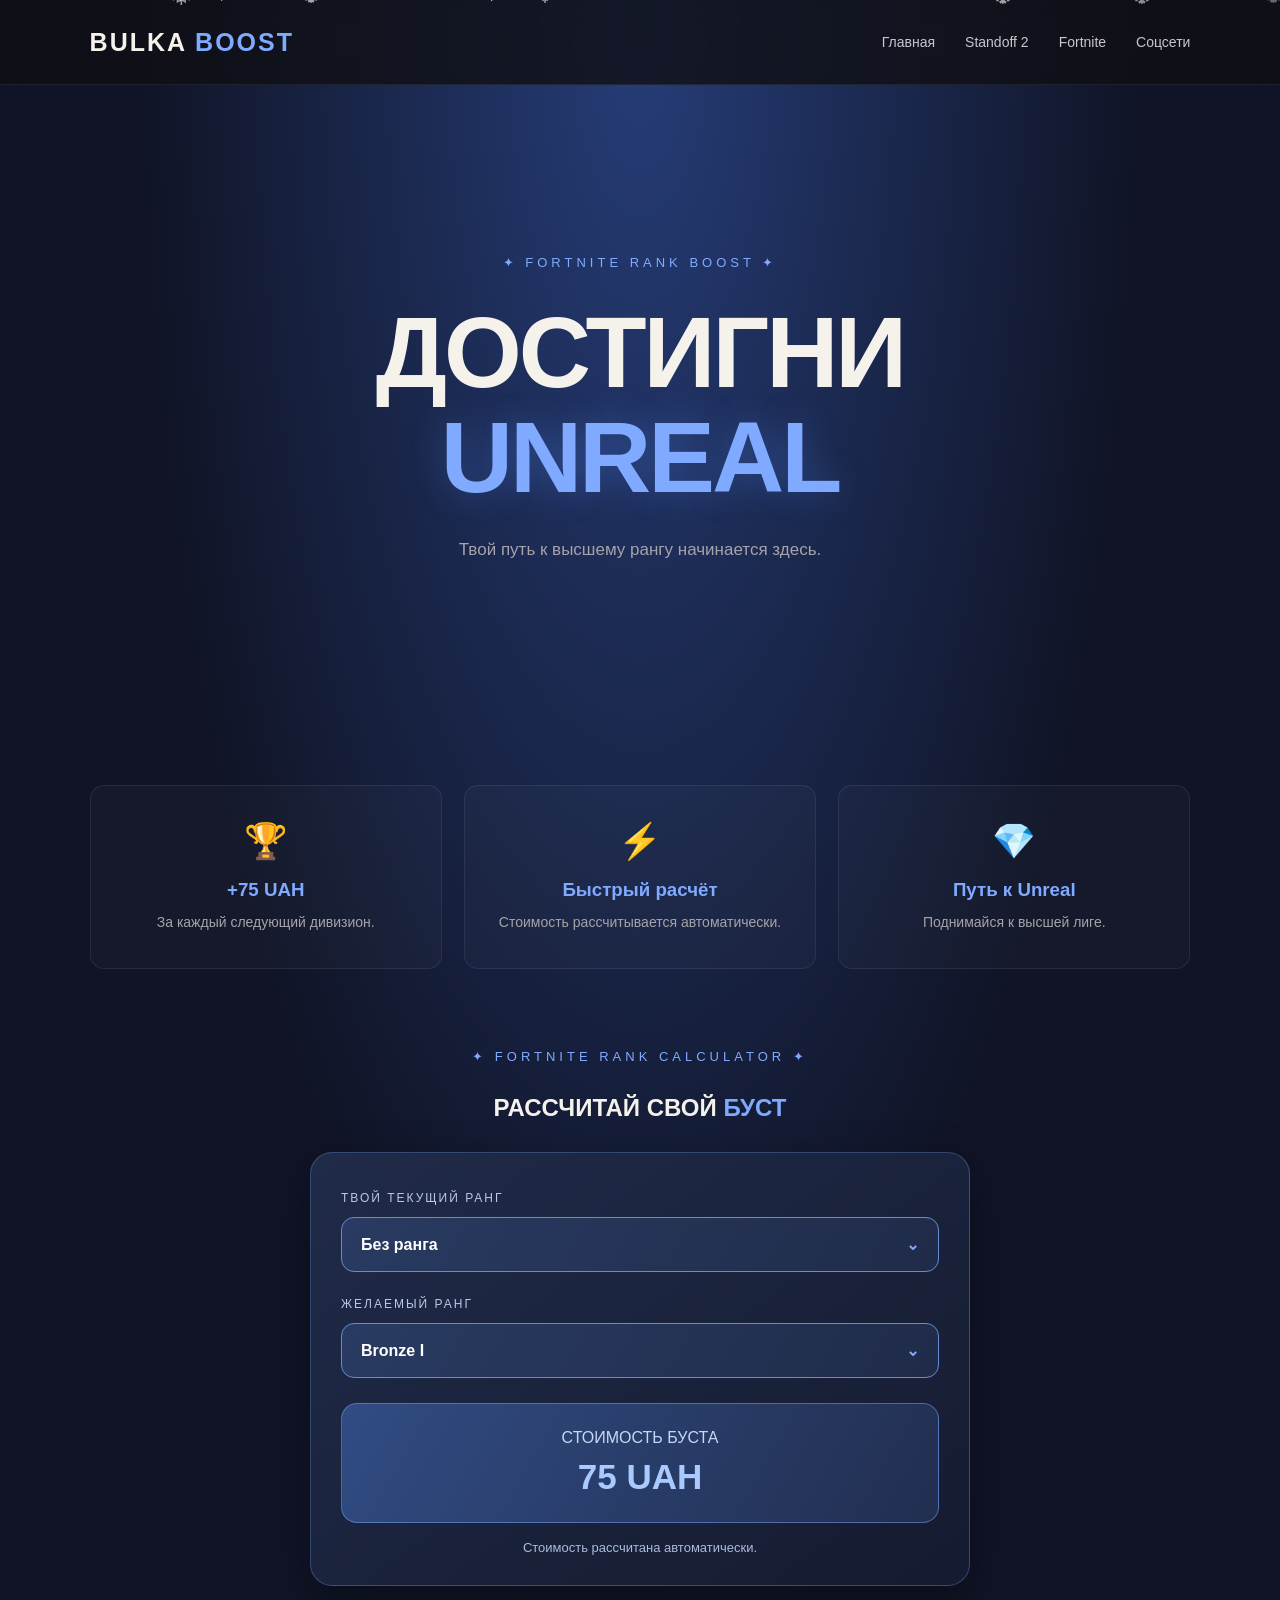
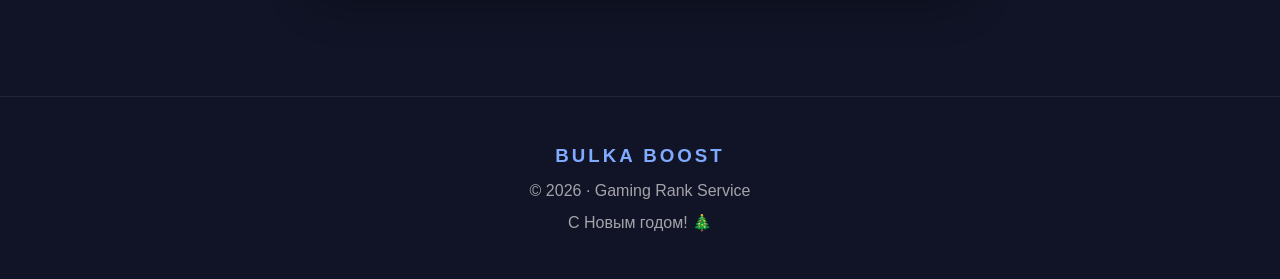
==== fortnite.html @ a823a86e "Add fortnite.html for rank boosting service" ====
<!DOCTYPE html>
<html lang="ru">
<head>
<meta charset="UTF-8">
<meta name="viewport" content="width=device-width, initial-scale=1.0">
<meta name="theme-color" content="#101426">
<title>BULKA BOOST — Fortnite</title>
<link rel="stylesheet" href="style.css">

<style>
body {
    background:
        radial-gradient(ellipse at 50% 0%, #263d78 0%, transparent 55%),
        #101426;
}

.logo span { color: #80aaff; }

.navigation a:hover { color: #80aaff; }

.season { color: #80aaff; }

.hero h1 span {
    color: #80aaff;
    text-shadow: 0 0 35px #548dff55;
}

.feature h3 { color: #80aaff; }

.feature:hover { border-color: #80aaff70; }

.calculator {
    max-width: 700px;
    margin: 0 auto 80px;
    padding: 30px 20px;
    text-align: center;
}

.calculator h2 { margin-bottom: 30px; }
.calculator h2 span { color: #80aaff; }

.calculator-box {
    background: linear-gradient(145deg,#202b49,#151b30);
    border: 1px solid #7199e955;
    border-radius: 22px;
    padding: 30px;
    text-align: left;
    box-shadow: 0 15px 45px #0005;
}

.rank-label {
    display: block;
    color: #b9c8e8;
    font-size: 12px;
    letter-spacing: 2px;
    margin: 8px 0 12px;
}

.custom-select {
    position: relative;
    margin-bottom: 25px;
}

.select-button {
    width: 100%;
    padding: 17px 19px;
    background: linear-gradient(120deg,#293b62,#202b49);
    border: 1px solid #668bd0;
    border-radius: 13px;
    color: white;
    font-size: 16px;
    font-weight: bold;
    display: flex;
    align-items: center;
    justify-content: space-between;
    cursor: pointer;
    transition: .25s;
}

.select-button:hover,
.custom-select.open .select-button {
    border-color: #a9c9ff;
    box-shadow: 0 0 20px #548dff35;
}

.arrow {
    color: #80aaff;
    transition: transform .25s;
}

.custom-select.open .arrow {
    transform: rotate(180deg);
}

.select-options {
    display: none;
    position: absolute;
    top: calc(100% + 8px);
    left: 0;
    width: 100%;
    max-height: 260px;
    overflow-y: auto;
    padding: 7px;
    background: #1c2742;
    border: 1px solid #668bd0;
    border-radius: 14px;
    z-index: 50;
    box-shadow: 0 15px 35px #0009;
}

.custom-select.open .select-options {
    display: block;
    animation: menuIn .2s ease;
}

.rank-option {
    width: 100%;
    padding: 13px 14px;
    margin: 2px 0;
    border: 0;
    border-radius: 9px;
    background: transparent;
    color: #e8efff;
    font-size: 15px;
    text-align: left;
    cursor: pointer;
    transition: .2s;
}

.rank-option:hover {
    background: #354d79;
    color: #a9c9ff;
}

.rank-option.selected {
    background: #354d79;
    color: #a9c9ff;
}

.price-result {
    margin-top: 20px;
    padding: 25px;
    border-radius: 16px;
    text-align: center;
    background: linear-gradient(120deg,#304c83,#222e50);
    border: 1px solid #80aaff75;
}

.price-result p {
    color: #c7d6f5;
    margin-bottom: 10px;
}

.price-result h3 {
    color: #a9c9ff;
    font-size: 35px;
}

#boostMessage {
    color: #aabbdc;
    text-align: center;
    margin-top: 17px;
    font-size: 13px;
}

footer h3 { color: #80aaff; }

@keyframes menuIn {
    from { opacity: 0; transform: translateY(-6px); }
    to { opacity: 1; transform: translateY(0); }
}

@media(max-width:500px) {
    .calculator-box { padding: 20px; }
    .price-result h3 { font-size: 28px; }
}
</style>
</head>

<body>

<div id="snow"></div>

<header class="header">
    <a class="logo" href="index.html">BULKA <span>BOOST</span></a>
    <nav class="navigation">
        <a href="index.html">Главная</a>
        <a href="standoff.html">Standoff 2</a>
        <a href="fortnite.html">Fortnite</a>
        <a href="social.html">Соцсети</a>
    </nav>
</header>

<main class="hero">
    <div class="season">✦ FORTNITE RANK BOOST ✦</div>
    <h1>ДОСТИГНИ<br><span>UNREAL</span></h1>
    <p>Твой путь к высшему рангу начинается здесь.</p>
</main>

<section class="features">
    <div class="feature">
        <span>🏆</span>
        <h3>+75 UAH</h3>
        <p>За каждый следующий дивизион.</p>
    </div>

    <div class="feature">
        <span>⚡</span>
        <h3>Быстрый расчёт</h3>
        <p>Стоимость рассчитывается автоматически.</p>
    </div>

    <div class="feature">
        <span>💎</span>
        <h3>Путь к Unreal</h3>
        <p>Поднимайся к высшей лиге.</p>
    </div>
</section>

<section class="calculator">
    <div class="season">✦ FORTNITE RANK CALCULATOR ✦</div>
    <h2>РАССЧИТАЙ СВОЙ <span>БУСТ</span></h2>

    <div class="calculator-box">

        <label class="rank-label">ТВОЙ ТЕКУЩИЙ РАНГ</label>

        <div class="custom-select" id="startSelect">
            <button class="select-button" type="button">
                <span class="selected-text">Без ранга</span>
                <span class="arrow">⌄</span>
            </button>
            <div class="select-options" id="startOptions"></div>
        </div>

        <label class="rank-label">ЖЕЛАЕМЫЙ РАНГ</label>

        <div class="custom-select" id="endSelect">
            <button class="select-button" type="button">
                <span class="selected-text">Bronze I</span>
                <span class="arrow">⌄</span>
            </button>
            <div class="select-options" id="endOptions"></div>
        </div>

        <div class="price-result">
            <p>СТОИМОСТЬ БУСТА</p>
            <h3 id="boostPrice">75 UAH</h3>
        </div>

        <p id="boostMessage"></p>
    </div>
</section>

<footer>
    <h3>BULKA BOOST</h3>
    <p>© 2026 · Gaming Rank Service</p>
    <p>С Новым годом! 🎄</p>
</footer>

<script>
const rankNames = [
    "Без ранга",
    "Bronze I", "Bronze II", "Bronze III",
    "Silver I", "Silver II", "Silver III",
    "Gold I", "Gold II", "Gold III",
    "Platinum I", "Platinum II", "Platinum III",
    "Diamond I", "Diamond II", "Diamond III",
    "Elite", "Champion", "Unreal"
];

const ranks = {
    start: 0,
    end: 1
};

function fillOptions(containerId, firstValue) {
    const container = document.getElementById(containerId);

    rankNames.forEach((name, index) => {
        if (index < firstValue) return;

        const button = document.createElement("button");
        button.type = "button";
        button.className = "rank-option";
        button.dataset.value = index;
        button.textContent = name;

        if (index === firstValue) {
            button.classList.add("selected");
        }

        container.appendChild(button);
    });
}

function calculateBoost() {
    const price = document.getElementById("boostPrice");
    const message = document.getElementById("boostMessage");

    if (ranks.end <= ranks.start) {
        price.textContent = "0 UAH";
        message.textContent = "Выбери ранг выше текущего.";
        return;
    }

    const total = (ranks.end - ranks.start) * 75;

    price.textContent = total.toLocaleString("ru-RU") + " UAH";
    message.textContent = "Стоимость рассчитана автоматически.";
}

function setupSelect(id, key) {
    const select = document.getElementById(id);
    const trigger = select.querySelector(".select-button");
    const text = select.querySelector(".selected-text");
    const options = select.querySelector(".select-options");

    trigger.addEventListener("click", () => {
        document.querySelectorAll(".custom-select").forEach(item => {
            if (item !== select) item.classList.remove("open");
        });

        select.classList.toggle("open");
    });

    options.addEventListener("click", event => {
        const option = event.target.closest(".rank-option");
        if (!option) return;

        ranks[key] = Number(option.dataset.value);
        text.textContent = option.textContent;

        options.querySelectorAll(".rank-option").forEach(item => {
            item.classList.remove("selected");
        });

        option.classList.add("selected");
        select.classList.remove("open");

        calculateBoost();
    });
}

fillOptions("startOptions", 0);
fillOptions("endOptions", 1);

setupSelect("startSelect", "start");
setupSelect("endSelect", "end");

document.addEventListener("click", event => {
    if (!event.target.closest(".custom-select")) {
        document.querySelectorAll(".custom-select").forEach(item => {
            item.classList.remove("open");
        });
    }
});

calculateBoost();
</script>

<script src="script.js?v=777"></script>

</body>
</html>
---- style.css ----
* {
    margin: 0;
    padding: 0;
    box-sizing: border-box;
}

:root {
    --bg: #101014;
    --gold: #d6b66d;
    --white: #f5f2eb;
    --muted: #a5a3aa;
    --purple: #9c7bdf;
}

html {
    scroll-behavior: smooth;
}

body {
    background:
        radial-gradient(ellipse at 50% 0%, #292334 0%, transparent 55%),
        var(--bg);
    color: var(--white);
    font-family: Arial, sans-serif;
    min-height: 100vh;
    overflow-x: hidden;
}

a {
    color: inherit;
    text-decoration: none;
}

/* HEADER */

.header {
    width: 100%;
    min-height: 85px;
    padding: 20px 7%;
    display: flex;
    align-items: center;
    justify-content: space-between;
    border-bottom: 1px solid #ffffff12;
    background: #101014cc;
    backdrop-filter: blur(12px);
    position: relative;
    z-index: 10;
}

.logo {
    font-size: 25px;
    font-weight: 900;
    letter-spacing: 2px;
}

.logo span {
    color: var(--gold);
}

.navigation {
    display: flex;
    gap: 30px;
}

.navigation a {
    color: #c9c6ce;
    font-size: 14px;
    transition: 0.3s;
}

.navigation a:hover {
    color: var(--gold);
}

/* HERO */

.hero {
    min-height: 650px;
    display: flex;
    flex-direction: column;
    align-items: center;
    justify-content: center;
    text-align: center;
    padding: 80px 20px;
    position: relative;
}

.season {
    color: var(--gold);
    font-size: 13px;
    letter-spacing: 4px;
    margin-bottom: 30px;
    animation: appear 1s ease;
}

.hero h1 {
    font-size: clamp(48px, 9vw, 100px);
    line-height: 1.05;
    font-weight: 900;
    letter-spacing: -3px;
    animation: appear 1.2s ease;
}

.hero h1 span {
    color: var(--gold);
    text-shadow: 0 0 35px #d6b66d35;
}

.hero p {
    color: var(--muted);
    margin-top: 25px;
    line-height: 1.8;
    font-size: 17px;
}

.hero-buttons {
    display: flex;
    gap: 18px;
    margin-top: 40px;
}

.button {
    padding: 17px 35px;
    border-radius: 8px;
    font-weight: bold;
    letter-spacing: 1px;
    transition: 0.3s;
}

.button:hover {
    transform: translateY(-5px);
    box-shadow: 0 10px 30px #00000050;
}

.gold {
    background: var(--gold);
    color: #17130c;
}

.purple {
    background: var(--purple);
    color: #fff;
}

.snow-decoration {
    position: absolute;
    bottom: 35px;
    color: #ffffff30;
    font-size: 65px;
    animation: rotate 12s linear infinite;
}

/* FEATURES */

.features {
    display: grid;
    grid-template-columns: repeat(3, 1fr);
    gap: 22px;
    padding: 50px 7%;
}

.feature {
    padding: 35px 25px;
    background: #ffffff06;
    border: 1px solid #ffffff12;
    border-radius: 14px;
    text-align: center;
    transition: 0.3s;
}

.feature:hover {
    transform: translateY(-7px);
    border-color: #d6b66d70;
    background: #ffffff0b;
}

.feature span {
    font-size: 35px;
}

.feature h3 {
    margin: 17px 0 10px;
    color: var(--gold);
}

.feature p {
    color: var(--muted);
    font-size: 14px;
    line-height: 1.6;
}

/* FOOTER */

footer {
    padding: 40px 20px;
    margin-top: 50px;
    border-top: 1px solid #ffffff12;
    text-align: center;
    color: var(--muted);
    line-height: 2;
}

footer h3 {
    color: var(--gold);
    letter-spacing: 3px;
}

/* SNOW */

#snow {
    position: fixed;
    inset: 0;
    pointer-events: none;
    overflow: hidden;
    z-index: 20;
}

.snowflake {
    position: absolute;
    top: -20px;
    color: white;
    opacity: 0.7;
    user-select: none;
    animation: snowfall linear infinite;
}

@keyframes snowfall {
    to {
        transform: translateY(110vh) rotate(360deg);
    }
}

@keyframes appear {
    from {
        opacity: 0;
        transform: translateY(25px);
    }
    to {
        opacity: 1;
        transform: translateY(0);
    }
}

@keyframes rotate {
    to {
        transform: rotate(360deg);
    }
}

/* MOBILE */

@media (max-width: 700px) {
    .header {
        flex-direction: column;
        gap: 20px;
    }

    .navigation {
        gap: 15px;
        flex-wrap: wrap;
        justify-content: center;
    }

    .navigation a {
        font-size: 12px;
    }

    .hero {
        min-height: 550px;
    }

    .hero-buttons {
        flex-direction: column;
        width: 100%;
        max-width: 260px;
    }

    .features {
        grid-template-columns: 1fr;
    }
}
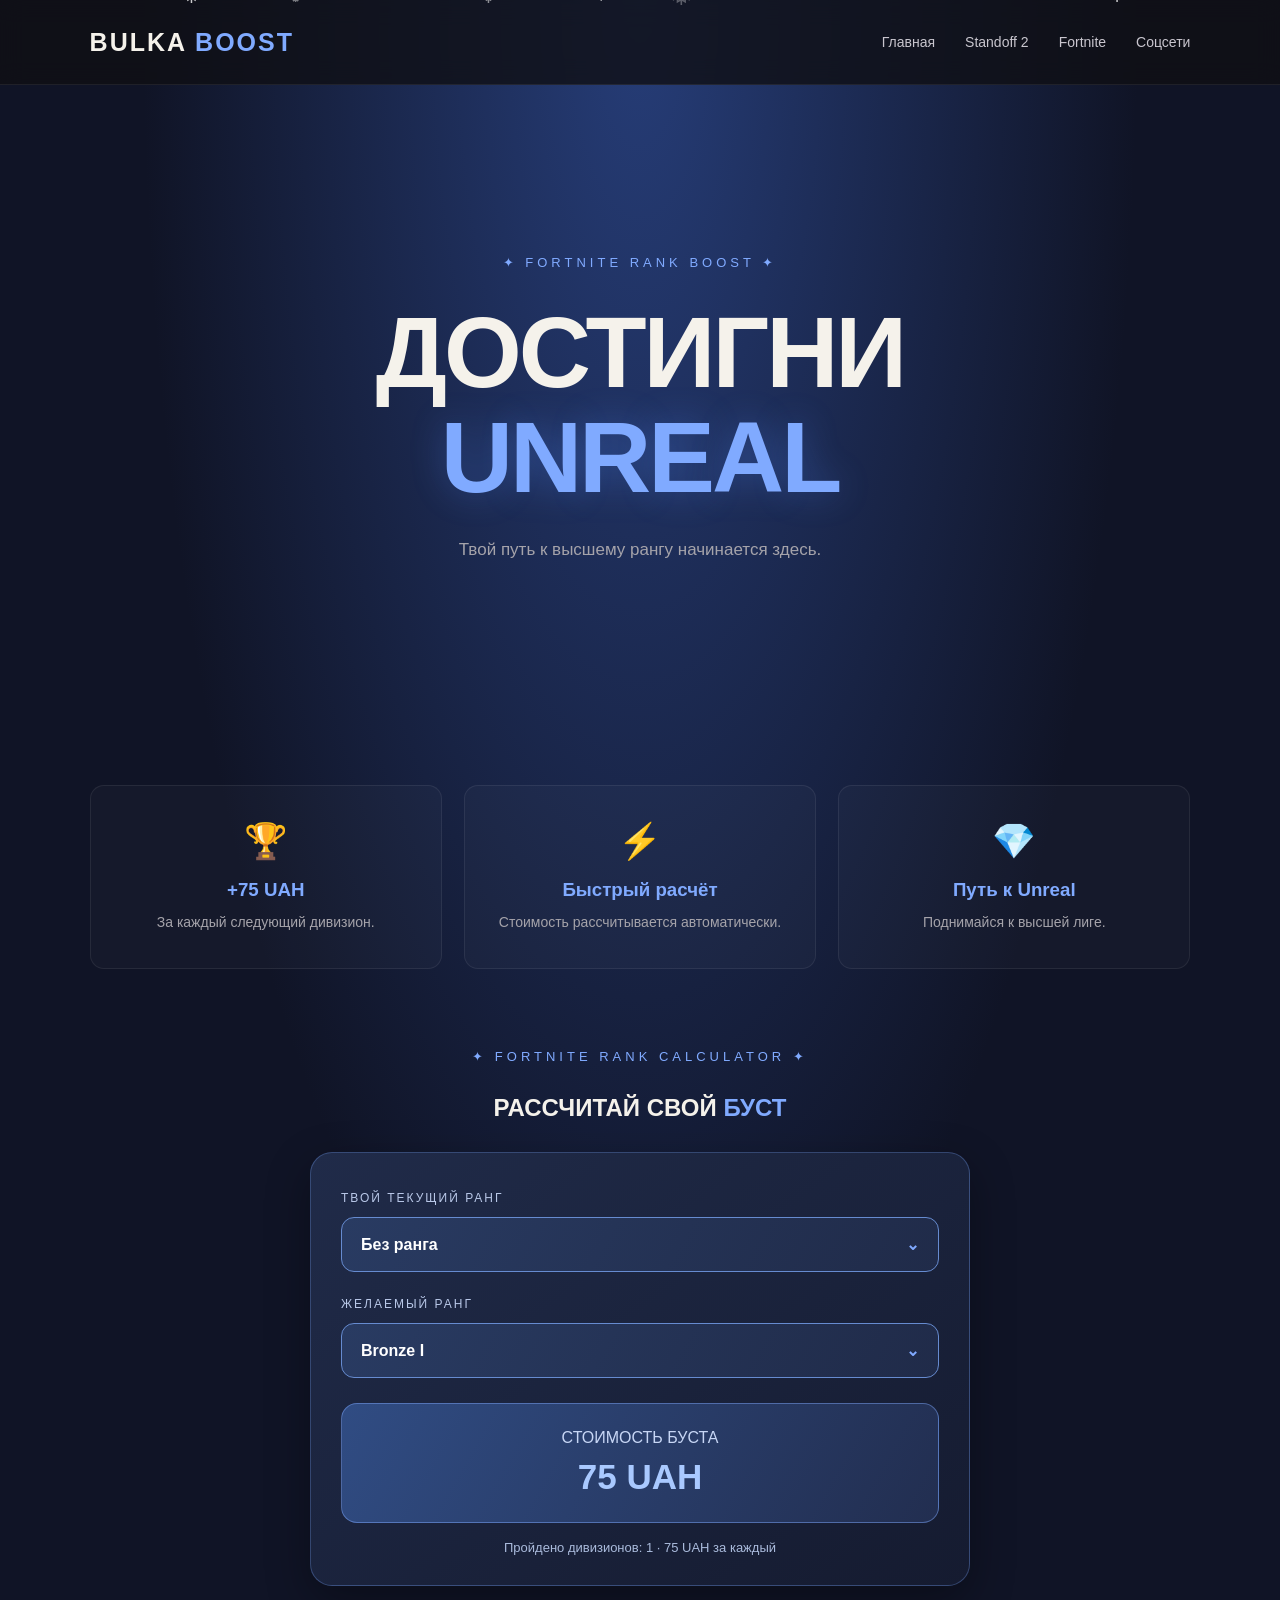
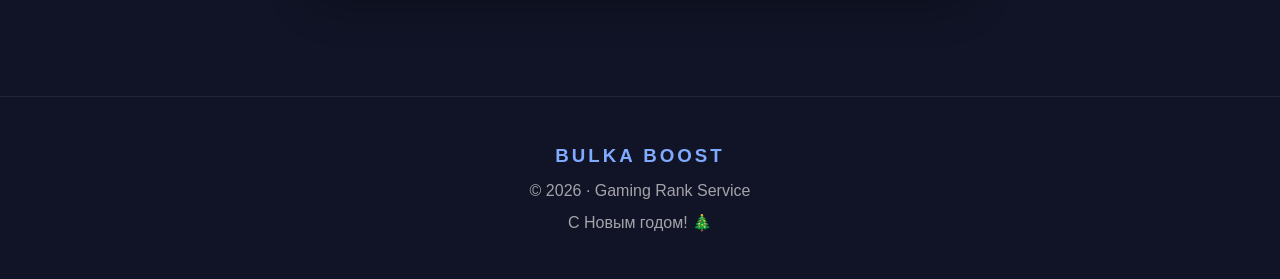
==== commit c0a5bd7d: "Refactor rank handling and boost calculation logic" ====
--- a/fortnite.html
+++ b/fortnite.html
@@ -259,106 +259,130 @@
     <p>С Новым годом! 🎄</p>
 </footer>
 
+
 <script>
-const rankNames = [
-    "Без ранга",
-    "Bronze I", "Bronze II", "Bronze III",
-    "Silver I", "Silver II", "Silver III",
-    "Gold I", "Gold II", "Gold III",
-    "Platinum I", "Platinum II", "Platinum III",
-    "Diamond I", "Diamond II", "Diamond III",
-    "Elite", "Champion", "Unreal"
-];
-
-const ranks = {
-    start: 0,
-    end: 1
-};
-
-function fillOptions(containerId, firstValue) {
-    const container = document.getElementById(containerId);
-
-    rankNames.forEach((name, index) => {
-        if (index < firstValue) return;
-
-        const button = document.createElement("button");
-        button.type = "button";
-        button.className = "rank-option";
-        button.dataset.value = index;
-        button.textContent = name;
-
-        if (index === firstValue) {
-            button.classList.add("selected");
+(() => {
+    const rankNames = [
+        "Без ранга",
+        "Bronze I", "Bronze II", "Bronze III",
+        "Silver I", "Silver II", "Silver III",
+        "Gold I", "Gold II", "Gold III",
+        "Platinum I", "Platinum II", "Platinum III",
+        "Diamond I", "Diamond II", "Diamond III",
+        "Elite", "Champion", "Unreal"
+    ];
+
+    const PRICE_PER_DIVISION = 75;
+
+    const ranks = {
+        start: 0,
+        end: 1
+    };
+
+    const elements = {
+        price: document.getElementById("boostPrice"),
+        message: document.getElementById("boostMessage")
+    };
+
+    function calculateBoost() {
+        const difference = ranks.end - ranks.start;
+
+        if (difference <= 0) {
+            elements.price.textContent = "0 UAH";
+            elements.message.textContent =
+                "Выбери желаемый ранг выше текущего.";
+            return;
         }
 
-        container.appendChild(button);
-    });
-}
-
-function calculateBoost() {
-    const price = document.getElementById("boostPrice");
-    const message = document.getElementById("boostMessage");
-
-    if (ranks.end <= ranks.start) {
-        price.textContent = "0 UAH";
-        message.textContent = "Выбери ранг выше текущего.";
-        return;
+        const total = difference * PRICE_PER_DIVISION;
+
+        elements.price.textContent =
+            total.toLocaleString("ru-RU") + " UAH";
+
+        elements.message.textContent =
+            `Пройдено дивизионов: ${difference} · 75 UAH за каждый`;
     }
 
-    const total = (ranks.end - ranks.start) * 75;
-
-    price.textContent = total.toLocaleString("ru-RU") + " UAH";
-    message.textContent = "Стоимость рассчитана автоматически.";
-}
-
-function setupSelect(id, key) {
-    const select = document.getElementById(id);
-    const trigger = select.querySelector(".select-button");
-    const text = select.querySelector(".selected-text");
-    const options = select.querySelector(".select-options");
-
-    trigger.addEventListener("click", () => {
-        document.querySelectorAll(".custom-select").forEach(item => {
-            if (item !== select) item.classList.remove("open");
-        });
-
-        select.classList.toggle("open");
-    });
-
-    options.addEventListener("click", event => {
-        const option = event.target.closest(".rank-option");
-        if (!option) return;
-
-        ranks[key] = Number(option.dataset.value);
-        text.textContent = option.textContent;
-
-        options.querySelectorAll(".rank-option").forEach(item => {
-            item.classList.remove("selected");
-        });
-
-        option.classList.add("selected");
-        select.classList.remove("open");
-
-        calculateBoost();
-    });
-}
-
-fillOptions("startOptions", 0);
-fillOptions("endOptions", 1);
-
-setupSelect("startSelect", "start");
-setupSelect("endSelect", "end");
-
-document.addEventListener("click", event => {
-    if (!event.target.closest(".custom-select")) {
-        document.querySelectorAll(".custom-select").forEach(item => {
-            item.classList.remove("open");
+    function fillOptions(containerId, minIndex) {
+        const container = document.getElementById(containerId);
+        container.innerHTML = "";
+
+        rankNames.forEach((name, index) => {
+            if (index < minIndex) return;
+
+            const button = document.createElement("button");
+
+            button.type = "button";
+            button.className = "rank-option";
+            button.dataset.value = index;
+            button.textContent = name;
+
+            if (
+                (containerId === "startOptions" && index === ranks.start) ||
+                (containerId === "endOptions" && index === ranks.end)
+            ) {
+                button.classList.add("selected");
+            }
+
+            container.appendChild(button);
         });
     }
-});
-
-calculateBoost();
+
+    function setupSelect(id, key) {
+        const select = document.getElementById(id);
+        const trigger = select.querySelector(".select-button");
+        const selectedText = select.querySelector(".selected-text");
+        const options = select.querySelector(".select-options");
+
+        trigger.addEventListener("click", () => {
+            const wasOpen = select.classList.contains("open");
+
+            document.querySelectorAll(".custom-select").forEach(item => {
+                item.classList.remove("open");
+            });
+
+            if (!wasOpen) select.classList.add("open");
+        });
+
+        options.addEventListener("click", event => {
+            const option = event.target.closest(".rank-option");
+            if (!option) return;
+
+            ranks[key] = Number(option.dataset.value);
+
+            selectedText.textContent = rankNames[ranks[key]];
+
+            options.querySelectorAll(".rank-option").forEach(item => {
+                item.classList.toggle(
+                    "selected",
+                    Number(item.dataset.value) === ranks[key]
+                );
+            });
+
+            select.classList.remove("open");
+
+            calculateBoost();
+        });
+    }
+
+    fillOptions("startOptions", 0);
+    fillOptions("endOptions", 1);
+
+    setupSelect("startSelect", "start");
+    setupSelect("endSelect", "end");
+
+    document.addEventListener("click", event => {
+        if (!event.target.closest(".custom-select")) {
+            document.querySelectorAll(".custom-select").forEach(item => {
+                item.classList.remove("open");
+            });
+        }
+    });
+
+    calculateBoost();
+})();
 </script>
+
 
 <script src="script.js?v=777"></script>
 
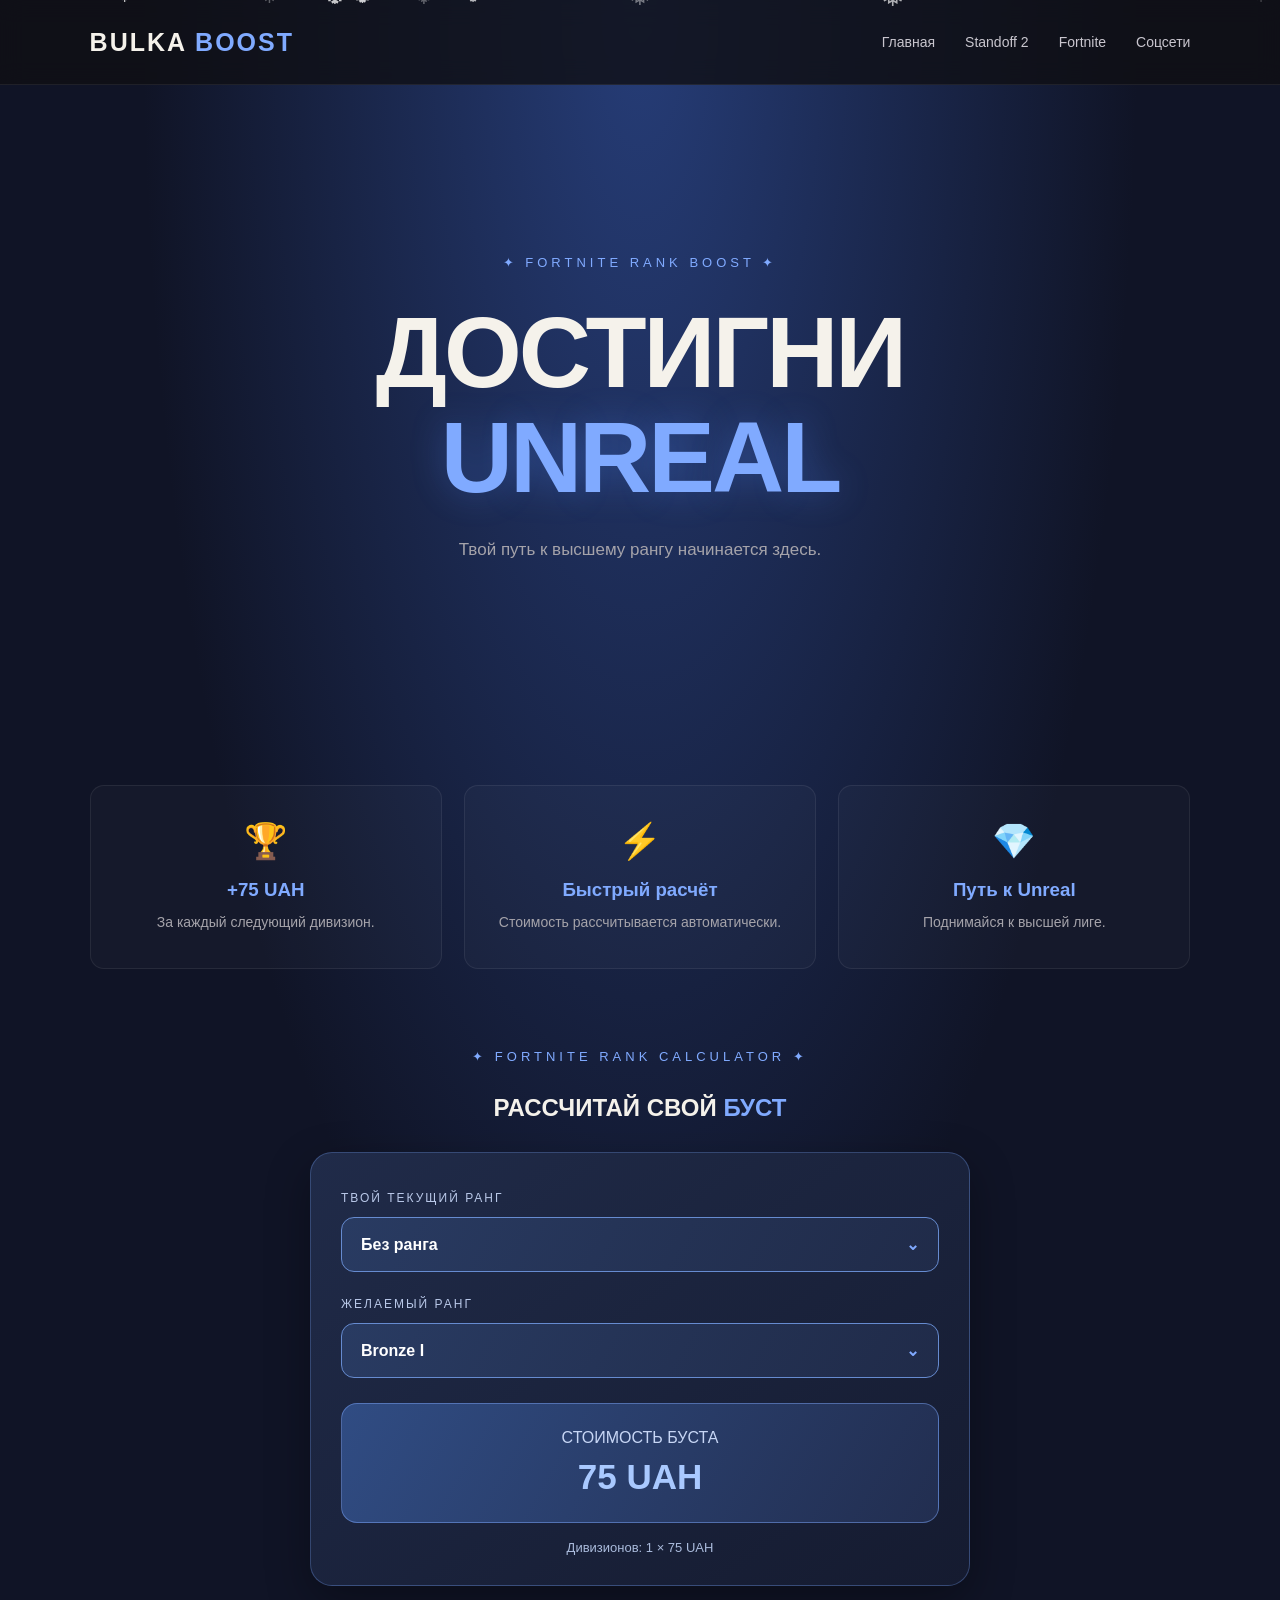
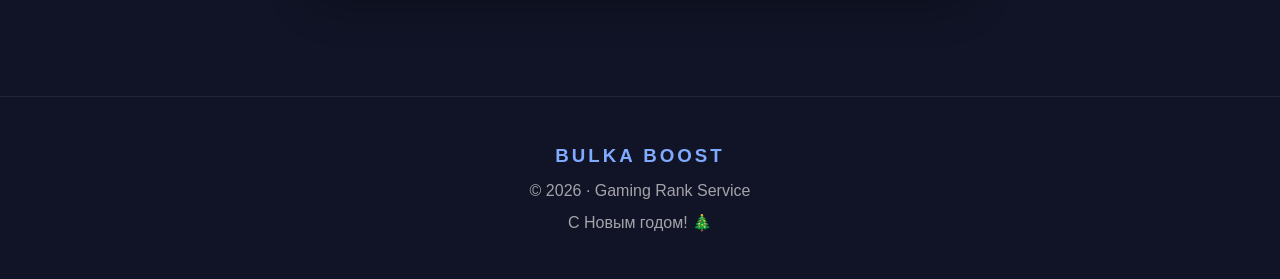
==== commit f6c6d8b7: "Refactor CSS and update boost message in HTML" ====
--- a/fortnite.html
+++ b/fortnite.html
@@ -1,3 +1,4 @@
+
 
 <!DOCTYPE html>
 <html lang="ru">
@@ -15,20 +16,16 @@
         #101426;
 }
 
-.logo span { color: #80aaff; }
+.logo span, .season, .hero h1 span,
+.feature h3, footer h3 {
+    color: #80aaff;
+}
 
 .navigation a:hover { color: #80aaff; }
 
-.season { color: #80aaff; }
-
 .hero h1 span {
-    color: #80aaff;
     text-shadow: 0 0 35px #548dff55;
 }
-
-.feature h3 { color: #80aaff; }
-
-.feature:hover { border-color: #80aaff70; }
 
 .calculator {
     max-width: 700px;
@@ -75,7 +72,6 @@
     align-items: center;
     justify-content: space-between;
     cursor: pointer;
-    transition: .25s;
 }
 
 .select-button:hover,
@@ -89,9 +85,7 @@
     transition: transform .25s;
 }
 
-.custom-select.open .arrow {
-    transform: rotate(180deg);
-}
+.custom-select.open .arrow { transform: rotate(180deg); }
 
 .select-options {
     display: none;
@@ -109,10 +103,7 @@
     box-shadow: 0 15px 35px #0009;
 }
 
-.custom-select.open .select-options {
-    display: block;
-    animation: menuIn .2s ease;
-}
+.custom-select.open .select-options { display: block; }
 
 .rank-option {
     width: 100%;
@@ -125,14 +116,9 @@
     font-size: 15px;
     text-align: left;
     cursor: pointer;
-    transition: .2s;
-}
-
-.rank-option:hover {
-    background: #354d79;
-    color: #a9c9ff;
-}
-
+}
+
+.rank-option:hover,
 .rank-option.selected {
     background: #354d79;
     color: #a9c9ff;
@@ -162,13 +148,6 @@
     text-align: center;
     margin-top: 17px;
     font-size: 13px;
-}
-
-footer h3 { color: #80aaff; }
-
-@keyframes menuIn {
-    from { opacity: 0; transform: translateY(-6px); }
-    to { opacity: 1; transform: translateY(0); }
 }
 
 @media(max-width:500px) {
@@ -249,7 +228,7 @@
             <h3 id="boostPrice">75 UAH</h3>
         </div>
 
-        <p id="boostMessage"></p>
+        <p id="boostMessage">Стоимость рассчитана автоматически.</p>
     </div>
 </section>
 
@@ -259,10 +238,9 @@
     <p>С Новым годом! 🎄</p>
 </footer>
 
-
 <script>
-(() => {
-    const rankNames = [
+(function () {
+    const names = [
         "Без ранга",
         "Bronze I", "Bronze II", "Bronze III",
         "Silver I", "Silver II", "Silver III",
@@ -272,106 +250,86 @@
         "Elite", "Champion", "Unreal"
     ];
 
-    const PRICE_PER_DIVISION = 75;
-
-    const ranks = {
-        start: 0,
-        end: 1
-    };
-
-    const elements = {
-        price: document.getElementById("boostPrice"),
-        message: document.getElementById("boostMessage")
-    };
-
-    function calculateBoost() {
-        const difference = ranks.end - ranks.start;
+    const state = { start: 0, end: 1 };
+
+    const priceElement = document.getElementById("boostPrice");
+    const messageElement = document.getElementById("boostMessage");
+
+    function calculate() {
+        const difference = state.end - state.start;
 
         if (difference <= 0) {
-            elements.price.textContent = "0 UAH";
-            elements.message.textContent =
-                "Выбери желаемый ранг выше текущего.";
+            priceElement.textContent = "0 UAH";
+            messageElement.textContent = "Выбери ранг выше текущего.";
             return;
         }
 
-        const total = difference * PRICE_PER_DIVISION;
-
-        elements.price.textContent =
-            total.toLocaleString("ru-RU") + " UAH";
-
-        elements.message.textContent =
-            `Пройдено дивизионов: ${difference} · 75 UAH за каждый`;
+        const price = difference * 75;
+
+        priceElement.textContent = price + " UAH";
+        messageElement.textContent =
+            "Дивизионов: " + difference + " × 75 UAH";
     }
 
-    function fillOptions(containerId, minIndex) {
+    function renderOptions(containerId, key) {
         const container = document.getElementById(containerId);
         container.innerHTML = "";
 
-        rankNames.forEach((name, index) => {
-            if (index < minIndex) return;
-
-            const button = document.createElement("button");
-
-            button.type = "button";
-            button.className = "rank-option";
-            button.dataset.value = index;
-            button.textContent = name;
-
-            if (
-                (containerId === "startOptions" && index === ranks.start) ||
-                (containerId === "endOptions" && index === ranks.end)
-            ) {
-                button.classList.add("selected");
+        names.forEach((name, index) => {
+            const option = document.createElement("button");
+
+            option.type = "button";
+            option.className = "rank-option";
+            option.textContent = name;
+            option.dataset.value = index;
+
+            if (state[key] === index) {
+                option.classList.add("selected");
             }
 
-            container.appendChild(button);
+            option.addEventListener("click", function () {
+                state[key] = index;
+
+                document.querySelector(
+                    "#" + (key === "start" ? "startSelect" : "endSelect")
+                    + " .selected-text"
+                ).textContent = name;
+
+                renderOptions(containerId, key);
+
+                document.getElementById(
+                    key === "start" ? "startSelect" : "endSelect"
+                ).classList.remove("open");
+
+                calculate();
+            });
+
+            container.appendChild(option);
         });
     }
 
-    function setupSelect(id, key) {
+    function setup(id) {
         const select = document.getElementById(id);
-        const trigger = select.querySelector(".select-button");
-        const selectedText = select.querySelector(".selected-text");
-        const options = select.querySelector(".select-options");
-
-        trigger.addEventListener("click", () => {
-            const wasOpen = select.classList.contains("open");
+        const button = select.querySelector(".select-button");
+
+        button.addEventListener("click", function () {
+            const opening = !select.classList.contains("open");
 
             document.querySelectorAll(".custom-select").forEach(item => {
                 item.classList.remove("open");
             });
 
-            if (!wasOpen) select.classList.add("open");
-        });
-
-        options.addEventListener("click", event => {
-            const option = event.target.closest(".rank-option");
-            if (!option) return;
-
-            ranks[key] = Number(option.dataset.value);
-
-            selectedText.textContent = rankNames[ranks[key]];
-
-            options.querySelectorAll(".rank-option").forEach(item => {
-                item.classList.toggle(
-                    "selected",
-                    Number(item.dataset.value) === ranks[key]
-                );
-            });
-
-            select.classList.remove("open");
-
-            calculateBoost();
+            if (opening) select.classList.add("open");
         });
     }
 
-    fillOptions("startOptions", 0);
-    fillOptions("endOptions", 1);
-
-    setupSelect("startSelect", "start");
-    setupSelect("endSelect", "end");
-
-    document.addEventListener("click", event => {
+    renderOptions("startOptions", "start");
+    renderOptions("endOptions", "end");
+
+    setup("startSelect");
+    setup("endSelect");
+
+    document.addEventListener("click", function (event) {
         if (!event.target.closest(".custom-select")) {
             document.querySelectorAll(".custom-select").forEach(item => {
                 item.classList.remove("open");
@@ -379,11 +337,10 @@
         }
     });
 
-    calculateBoost();
+    calculate();
 })();
 </script>
 
-
 <script src="script.js?v=777"></script>
 
 </body>
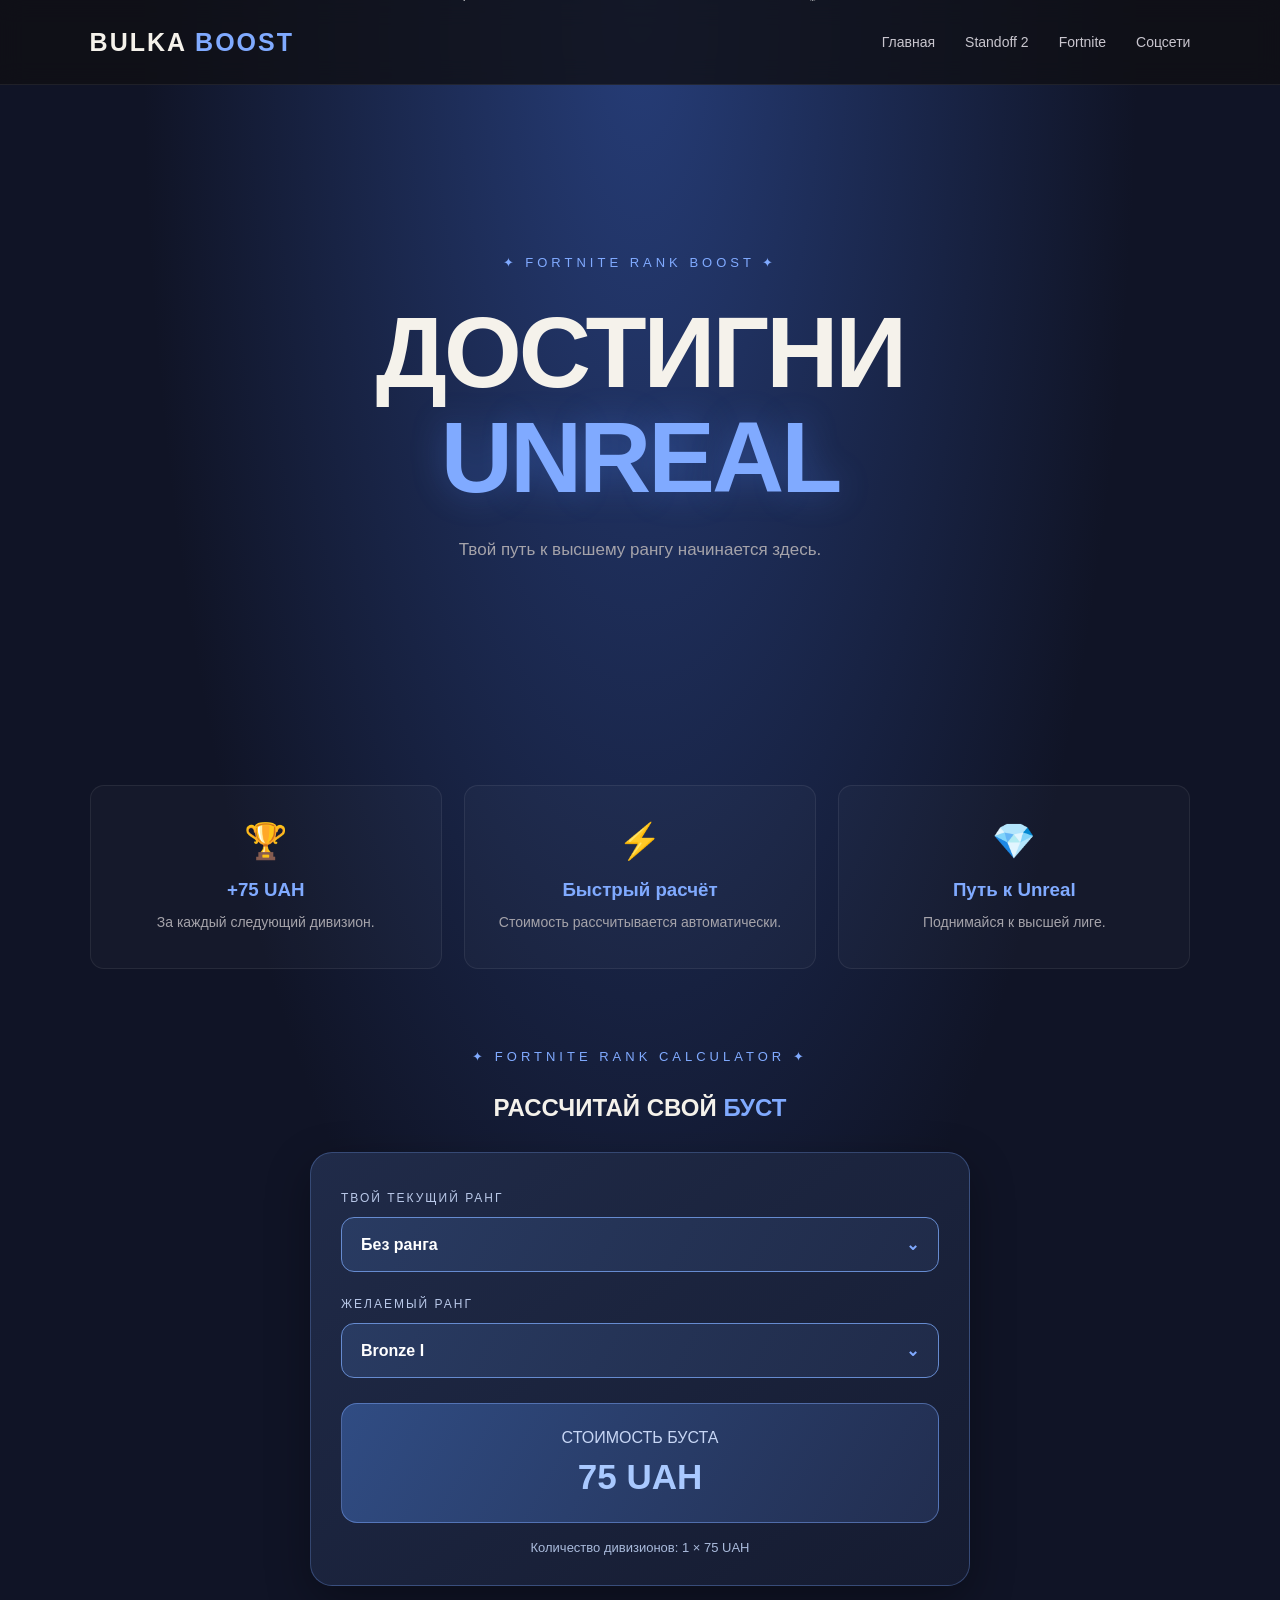
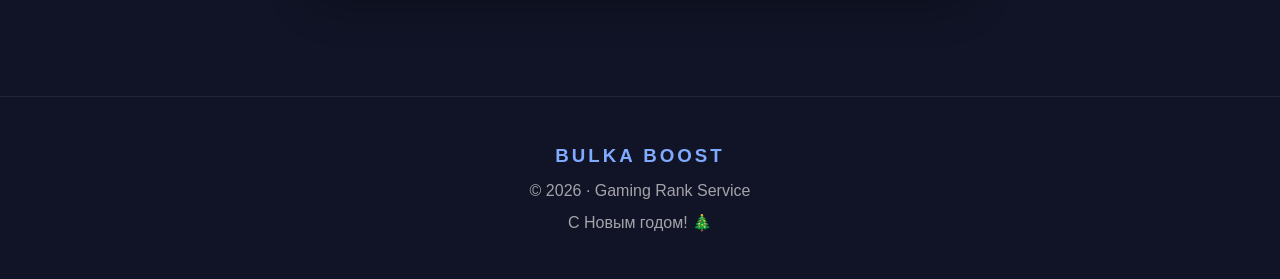
==== commit fe2ea81e: "Refactor HTML and JavaScript for rank selection" ====
--- a/fortnite.html
+++ b/fortnite.html
@@ -1,4 +1,3 @@
-
 
 <!DOCTYPE html>
 <html lang="ru">
@@ -11,19 +10,17 @@
 
 <style>
 body {
-    background:
-        radial-gradient(ellipse at 50% 0%, #263d78 0%, transparent 55%),
-        #101426;
-}
-
-.logo span, .season, .hero h1 span,
-.feature h3, footer h3 {
+    background: radial-gradient(ellipse at 50% 0%, #263d78 0%, transparent 55%), #101426;
+}
+
+.logo span, .season, .feature h3, footer h3 {
     color: #80aaff;
 }
 
 .navigation a:hover { color: #80aaff; }
 
 .hero h1 span {
+    color: #80aaff;
     text-shadow: 0 0 35px #548dff55;
 }
 
@@ -72,6 +69,7 @@
     align-items: center;
     justify-content: space-between;
     cursor: pointer;
+    transition: .25s;
 }
 
 .select-button:hover,
@@ -116,6 +114,7 @@
     font-size: 15px;
     text-align: left;
     cursor: pointer;
+    transition: .2s;
 }
 
 .rank-option:hover,
@@ -183,13 +182,11 @@
         <h3>+75 UAH</h3>
         <p>За каждый следующий дивизион.</p>
     </div>
-
     <div class="feature">
         <span>⚡</span>
         <h3>Быстрый расчёт</h3>
         <p>Стоимость рассчитывается автоматически.</p>
     </div>
-
     <div class="feature">
         <span>💎</span>
         <h3>Путь к Unreal</h3>
@@ -210,7 +207,27 @@
                 <span class="selected-text">Без ранга</span>
                 <span class="arrow">⌄</span>
             </button>
-            <div class="select-options" id="startOptions"></div>
+            <div class="select-options">
+                <button type="button" class="rank-option selected" data-value="0">Без ранга</button>
+                <button type="button" class="rank-option" data-value="1">Bronze I</button>
+                <button type="button" class="rank-option" data-value="2">Bronze II</button>
+                <button type="button" class="rank-option" data-value="3">Bronze III</button>
+                <button type="button" class="rank-option" data-value="4">Silver I</button>
+                <button type="button" class="rank-option" data-value="5">Silver II</button>
+                <button type="button" class="rank-option" data-value="6">Silver III</button>
+                <button type="button" class="rank-option" data-value="7">Gold I</button>
+                <button type="button" class="rank-option" data-value="8">Gold II</button>
+                <button type="button" class="rank-option" data-value="9">Gold III</button>
+                <button type="button" class="rank-option" data-value="10">Platinum I</button>
+                <button type="button" class="rank-option" data-value="11">Platinum II</button>
+                <button type="button" class="rank-option" data-value="12">Platinum III</button>
+                <button type="button" class="rank-option" data-value="13">Diamond I</button>
+                <button type="button" class="rank-option" data-value="14">Diamond II</button>
+                <button type="button" class="rank-option" data-value="15">Diamond III</button>
+                <button type="button" class="rank-option" data-value="16">Elite</button>
+                <button type="button" class="rank-option" data-value="17">Champion</button>
+                <button type="button" class="rank-option" data-value="18">Unreal</button>
+            </div>
         </div>
 
         <label class="rank-label">ЖЕЛАЕМЫЙ РАНГ</label>
@@ -220,7 +237,26 @@
                 <span class="selected-text">Bronze I</span>
                 <span class="arrow">⌄</span>
             </button>
-            <div class="select-options" id="endOptions"></div>
+            <div class="select-options">
+                <button type="button" class="rank-option selected" data-value="1">Bronze I</button>
+                <button type="button" class="rank-option" data-value="2">Bronze II</button>
+                <button type="button" class="rank-option" data-value="3">Bronze III</button>
+                <button type="button" class="rank-option" data-value="4">Silver I</button>
+                <button type="button" class="rank-option" data-value="5">Silver II</button>
+                <button type="button" class="rank-option" data-value="6">Silver III</button>
+                <button type="button" class="rank-option" data-value="7">Gold I</button>
+                <button type="button" class="rank-option" data-value="8">Gold II</button>
+                <button type="button" class="rank-option" data-value="9">Gold III</button>
+                <button type="button" class="rank-option" data-value="10">Platinum I</button>
+                <button type="button" class="rank-option" data-value="11">Platinum II</button>
+                <button type="button" class="rank-option" data-value="12">Platinum III</button>
+                <button type="button" class="rank-option" data-value="13">Diamond I</button>
+                <button type="button" class="rank-option" data-value="14">Diamond II</button>
+                <button type="button" class="rank-option" data-value="15">Diamond III</button>
+                <button type="button" class="rank-option" data-value="16">Elite</button>
+                <button type="button" class="rank-option" data-value="17">Champion</button>
+                <button type="button" class="rank-option" data-value="18">Unreal</button>
+            </div>
         </div>
 
         <div class="price-result">
@@ -229,6 +265,7 @@
         </div>
 
         <p id="boostMessage">Стоимость рассчитана автоматически.</p>
+
     </div>
 </section>
 
@@ -240,94 +277,59 @@
 
 <script>
 (function () {
-    const names = [
-        "Без ранга",
-        "Bronze I", "Bronze II", "Bronze III",
-        "Silver I", "Silver II", "Silver III",
-        "Gold I", "Gold II", "Gold III",
-        "Platinum I", "Platinum II", "Platinum III",
-        "Diamond I", "Diamond II", "Diamond III",
-        "Elite", "Champion", "Unreal"
-    ];
-
-    const state = { start: 0, end: 1 };
-
-    const priceElement = document.getElementById("boostPrice");
-    const messageElement = document.getElementById("boostMessage");
-
-    function calculate() {
-        const difference = state.end - state.start;
+    const ranks = { start: 0, end: 1 };
+
+    const price = document.getElementById("boostPrice");
+    const message = document.getElementById("boostMessage");
+
+    function calculateBoost() {
+        const difference = ranks.end - ranks.start;
 
         if (difference <= 0) {
-            priceElement.textContent = "0 UAH";
-            messageElement.textContent = "Выбери ранг выше текущего.";
+            price.textContent = "0 UAH";
+            message.textContent = "Выбери ранг выше текущего.";
             return;
         }
 
-        const price = difference * 75;
-
-        priceElement.textContent = price + " UAH";
-        messageElement.textContent =
-            "Дивизионов: " + difference + " × 75 UAH";
+        price.textContent = (difference * 75) + " UAH";
+        message.textContent =
+            "Количество дивизионов: " + difference +
+            " × 75 UAH";
     }
 
-    function renderOptions(containerId, key) {
-        const container = document.getElementById(containerId);
-        container.innerHTML = "";
-
-        names.forEach((name, index) => {
-            const option = document.createElement("button");
-
-            option.type = "button";
-            option.className = "rank-option";
-            option.textContent = name;
-            option.dataset.value = index;
-
-            if (state[key] === index) {
-                option.classList.add("selected");
-            }
-
+    function setupSelect(id, key) {
+        const select = document.getElementById(id);
+        const trigger = select.querySelector(".select-button");
+        const text = select.querySelector(".selected-text");
+        const options = select.querySelectorAll(".rank-option");
+
+        trigger.addEventListener("click", function () {
+            document.querySelectorAll(".custom-select").forEach(item => {
+                if (item !== select) item.classList.remove("open");
+            });
+
+            select.classList.toggle("open");
+        });
+
+        options.forEach(option => {
             option.addEventListener("click", function () {
-                state[key] = index;
-
-                document.querySelector(
-                    "#" + (key === "start" ? "startSelect" : "endSelect")
-                    + " .selected-text"
-                ).textContent = name;
-
-                renderOptions(containerId, key);
-
-                document.getElementById(
-                    key === "start" ? "startSelect" : "endSelect"
-                ).classList.remove("open");
-
-                calculate();
+                ranks[key] = Number(this.dataset.value);
+                text.textContent = this.textContent;
+
+                options.forEach(item =>
+                    item.classList.remove("selected")
+                );
+
+                this.classList.add("selected");
+                select.classList.remove("open");
+
+                calculateBoost();
             });
-
-            container.appendChild(option);
         });
     }
 
-    function setup(id) {
-        const select = document.getElementById(id);
-        const button = select.querySelector(".select-button");
-
-        button.addEventListener("click", function () {
-            const opening = !select.classList.contains("open");
-
-            document.querySelectorAll(".custom-select").forEach(item => {
-                item.classList.remove("open");
-            });
-
-            if (opening) select.classList.add("open");
-        });
-    }
-
-    renderOptions("startOptions", "start");
-    renderOptions("endOptions", "end");
-
-    setup("startSelect");
-    setup("endSelect");
+    setupSelect("startSelect", "start");
+    setupSelect("endSelect", "end");
 
     document.addEventListener("click", function (event) {
         if (!event.target.closest(".custom-select")) {
@@ -337,7 +339,7 @@
         }
     });
 
-    calculate();
+    calculateBoost();
 })();
 </script>
 
